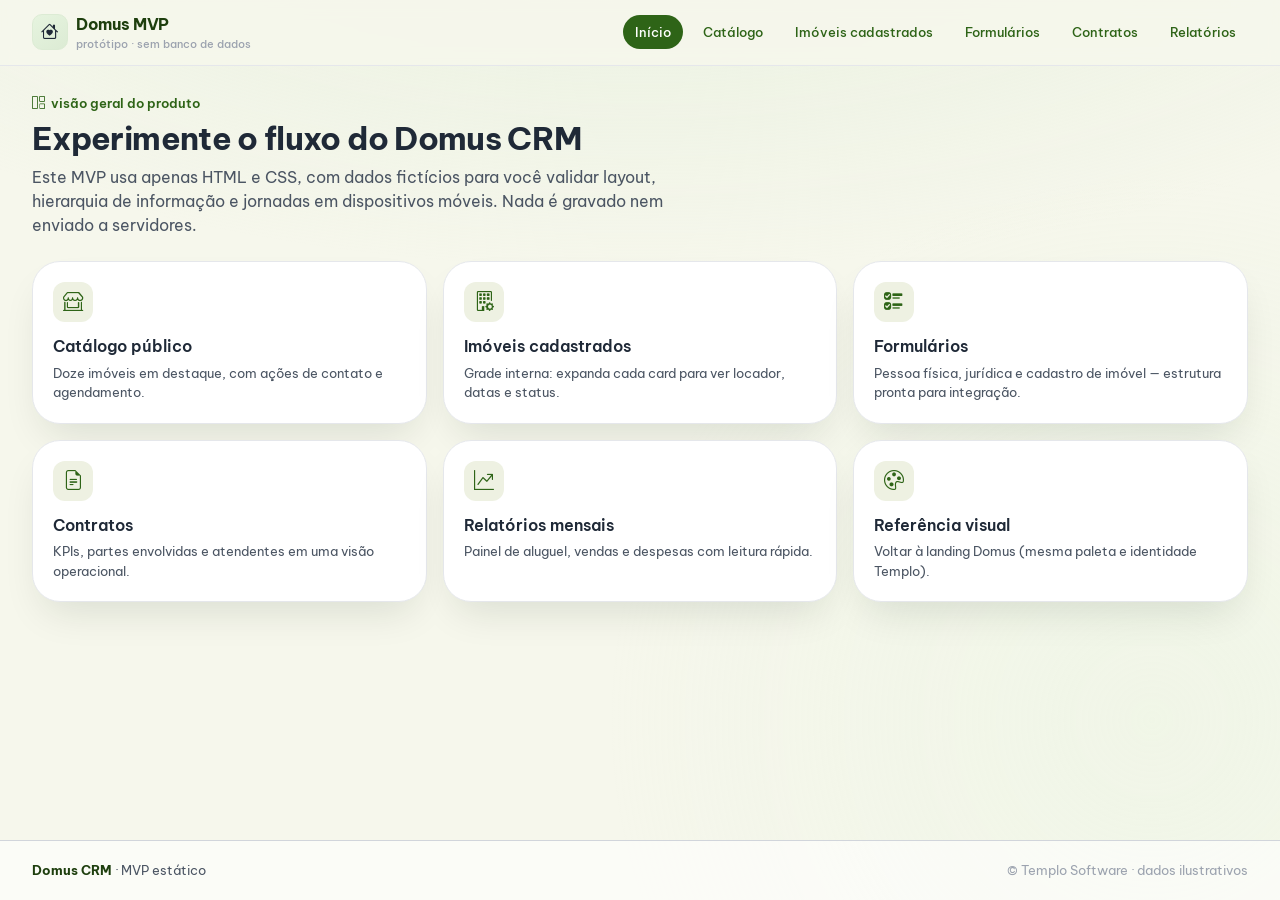
==== mvp/index.html @ a7debdcd "add mvp" ====
<!DOCTYPE html>
<html lang="pt-BR">
<head>
  <meta charset="UTF-8">
  <meta name="viewport" content="width=device-width, initial-scale=1.0">
  <title>Domus MVP · visão geral</title>
  <link rel="preconnect" href="https://fonts.googleapis.com">
  <link rel="preconnect" href="https://fonts.gstatic.com" crossorigin>
  <link href="https://fonts.googleapis.com/css2?family=Be+Vietnam+Pro:ital,wght@0,400;0,500;0,600;0,700;1,400&display=swap" rel="stylesheet">
  <link rel="stylesheet" href="https://cdn.jsdelivr.net/npm/bootstrap-icons@1.11.3/font/bootstrap-icons.min.css">
  <link rel="stylesheet" href="css/app.css">
</head>
<body>
  <a class="skip-link" href="#main">Ir para o conteúdo</a>
  <div class="app-wrap">
    <header class="site-header">
      <div class="container inner">
        <a class="brand" href="index.html">
          <span class="brand-mark" aria-hidden="true"><i class="bi bi-house-heart"></i></span>
          <span>
            <span class="brand-text">Domus MVP</span>
            <span class="brand-sub">protótipo · sem banco de dados</span>
          </span>
        </a>
        <input type="checkbox" id="nav-check" class="visually-hidden">
        <label class="nav-toggle" for="nav-check" aria-label="Abrir ou fechar menu de navegação">
          <i class="bi bi-list" style="font-size:1.35rem;"></i>
        </label>
        <nav class="main-nav" aria-label="Principal">
          <a href="index.html" aria-current="page">Início</a>
          <a href="catalogo.html">Catálogo</a>
          <a href="imoveis-cadastrados.html">Imóveis cadastrados</a>
          <a href="formularios.html">Formulários</a>
          <a href="contratos.html">Contratos</a>
          <a href="relatorios.html">Relatórios</a>
        </nav>
      </div>
    </header>

    <main id="main" class="container">
      <header class="page-head">
        <p class="eyebrow"><i class="bi bi-grid-1x2" aria-hidden="true"></i> visão geral do produto</p>
        <h1>Experimente o fluxo do Domus CRM</h1>
        <p class="lead">Este MVP usa apenas HTML e CSS, com dados fictícios para você validar layout, hierarquia de informação e jornadas em dispositivos móveis. Nada é gravado nem enviado a servidores.</p>
      </header>

      <section class="hub-grid" aria-label="Módulos do MVP">
        <a class="hub-card" href="catalogo.html">
          <span class="icon" aria-hidden="true"><i class="bi bi-shop-window"></i></span>
          <h2>Catálogo público</h2>
          <p class="card-meta">Doze imóveis em destaque, com ações de contato e agendamento.</p>
        </a>
        <a class="hub-card" href="imoveis-cadastrados.html">
          <span class="icon" aria-hidden="true"><i class="bi bi-building-gear"></i></span>
          <h2>Imóveis cadastrados</h2>
          <p class="card-meta">Grade interna: expanda cada card para ver locador, datas e status.</p>
        </a>
        <a class="hub-card" href="formularios.html">
          <span class="icon" aria-hidden="true"><i class="bi bi-ui-checks"></i></span>
          <h2>Formulários</h2>
          <p class="card-meta">Pessoa física, jurídica e cadastro de imóvel — estrutura pronta para integração.</p>
        </a>
        <a class="hub-card" href="contratos.html">
          <span class="icon" aria-hidden="true"><i class="bi bi-file-earmark-text"></i></span>
          <h2>Contratos</h2>
          <p class="card-meta">KPIs, partes envolvidas e atendentes em uma visão operacional.</p>
        </a>
        <a class="hub-card" href="relatorios.html">
          <span class="icon" aria-hidden="true"><i class="bi bi-graph-up-arrow"></i></span>
          <h2>Relatórios mensais</h2>
          <p class="card-meta">Painel de aluguel, vendas e despesas com leitura rápida.</p>
        </a>
        <a class="hub-card" href="../domus.html">
          <span class="icon" aria-hidden="true"><i class="bi bi-palette"></i></span>
          <h2>Referência visual</h2>
          <p class="card-meta">Voltar à landing Domus (mesma paleta e identidade Templo).</p>
        </a>
      </section>
    </main>

    <footer class="site-footer">
      <div class="container inner">
        <span><strong style="color:var(--green-darker);">Domus CRM</strong> · MVP estático</span>
        <span class="muted">© Templo Software · dados ilustrativos</span>
      </div>
    </footer>
  </div>
</body>
</html>
---- mvp/css/app.css ----
/* Domus MVP — design tokens alinhados a domus.html (Templo / Domus CRM) */
:root {
  --cream-bg: #f6f7ec;
  --white: #ffffff;
  --soft-mint: #eef1e2;
  --green-deep: #2e6417;
  --green-dark: #255012;
  --green-darker: #1e3f0e;
  --green-soft-bg: #dcebd4;
  --green-bright: #3f8a1f;
  --green-light-bg: #e6f4df;
  --gray-dark: #1f2937;
  --gray-medium: #4b5563;
  --gray-light: #9ca3af;
  --gray-border: #e5e7eb;
  --gray-border-strong: #d1d5db;
  --red-error: #dc2626;
  --amber-warning: #d97706;
  --blue-info: #2563eb;
  --radius-lg: 28px;
  --radius-md: 20px;
  --radius-sm: 12px;
  --radius-pill: 40px;
  --shadow-card: 0 20px 40px -12px rgba(0, 32, 0, 0.12);
  --shadow-hover: 0 24px 48px -14px rgba(30, 63, 14, 0.18);
  --font: "Be Vietnam Pro", system-ui, sans-serif;
  --container: min(1280px, 100% - 2rem);
  --header-h: 64px;
}

*,
*::before,
*::after {
  box-sizing: border-box;
}

html {
  scroll-behavior: smooth;
}

html.modal-open,
html.modal-open body {
  overflow: hidden;
}

body {
  margin: 0;
  font-family: var(--font);
  background-color: var(--cream-bg);
  color: var(--gray-dark);
  line-height: 1.5;
  -webkit-font-smoothing: antialiased;
  overflow-x: hidden;
}

/* fundo sutil sem JS */
body::before {
  content: "";
  position: fixed;
  inset: 0;
  pointer-events: none;
  z-index: 0;
  background:
    radial-gradient(ellipse 80% 50% at 50% -20%, rgba(220, 235, 212, 0.6), transparent),
    radial-gradient(circle at 90% 80%, rgba(230, 244, 223, 0.35), transparent 40%);
}

.skip-link {
  position: absolute;
  left: 1rem;
  top: -100px;
  z-index: 9999;
  padding: 0.5rem 1rem;
  background: var(--green-deep);
  color: var(--white);
  border-radius: var(--radius-sm);
  font-weight: 600;
  text-decoration: none;
}
.skip-link:focus {
  top: 1rem;
  outline: 3px solid var(--green-bright);
  outline-offset: 2px;
}

.app-wrap {
  position: relative;
  z-index: 1;
  min-height: 100vh;
  display: flex;
  flex-direction: column;
}

.container {
  width: var(--container);
  margin-inline: auto;
  padding-inline: 1rem;
}

/* tipografia */
h1 {
  font-size: clamp(1.5rem, 5vw, 2rem);
  font-weight: 700;
  color: var(--gray-dark);
  letter-spacing: -0.02em;
  line-height: 1.2;
  margin: 0 0 0.5rem;
}

h2 {
  font-size: clamp(1.15rem, 3.5vw, 1.35rem);
  font-weight: 600;
  color: var(--gray-dark);
  margin: 0 0 0.35rem;
}

h3 {
  font-size: 1rem;
  font-weight: 600;
  color: var(--green-deep);
  margin: 0 0 0.25rem;
}

p {
  margin: 0 0 1rem;
  font-size: 0.9375rem;
  color: var(--gray-medium);
}

.lead {
  font-size: 1rem;
  color: var(--gray-medium);
  max-width: 42rem;
}

.muted {
  color: var(--gray-light);
  font-size: 0.8125rem;
}

/* header / nav */
.site-header {
  position: sticky;
  top: 0;
  z-index: 100;
  background: rgba(246, 247, 236, 0.92);
  backdrop-filter: blur(8px);
  border-bottom: 1px solid var(--gray-border);
  min-height: var(--header-h);
}

.site-header .inner {
  display: flex;
  align-items: center;
  justify-content: space-between;
  gap: 0.75rem;
  flex-wrap: wrap;
  padding-block: 0.75rem;
}

.brand {
  display: flex;
  align-items: center;
  gap: 0.5rem;
  text-decoration: none;
  color: inherit;
}
.brand-mark {
  width: 2.25rem;
  height: 2.25rem;
  border-radius: 10px;
  background: linear-gradient(145deg, var(--green-light-bg), var(--green-soft-bg));
  border: 1px solid var(--green-soft-bg);
  display: grid;
  place-items: center;
  font-size: 1.1rem;
}
.brand-text {
  font-weight: 700;
  font-size: 1rem;
  color: var(--green-darker);
  letter-spacing: -0.02em;
}
.brand-sub {
  display: block;
  font-size: 0.6875rem;
  font-weight: 500;
  color: var(--gray-light);
}

.nav-toggle {
  display: none;
  align-items: center;
  justify-content: center;
  width: 2.75rem;
  height: 2.75rem;
  border-radius: var(--radius-sm);
  border: 1px solid var(--gray-border-strong);
  background: var(--white);
  cursor: pointer;
  color: var(--green-deep);
}
.nav-toggle:focus-visible {
  outline: 2px solid var(--green-deep);
  outline-offset: 2px;
}

.main-nav {
  display: flex;
  flex-wrap: wrap;
  align-items: center;
  gap: 0.25rem 0.5rem;
}

.main-nav a {
  font-size: 0.8125rem;
  font-weight: 500;
  color: var(--green-deep);
  text-decoration: none;
  padding: 0.45rem 0.75rem;
  border-radius: 999px;
  transition: background 0.15s, color 0.15s;
  white-space: nowrap;
}
.main-nav a:hover {
  background: var(--soft-mint);
  color: var(--green-darker);
}
.main-nav a[aria-current="page"] {
  background: var(--green-deep);
  color: var(--white);
}

@media (max-width: 860px) {
  .nav-toggle {
    display: flex;
  }
  .main-nav {
    display: none;
    width: 100%;
    flex-direction: column;
    align-items: stretch;
    padding-bottom: 0.5rem;
  }
  .main-nav a {
    border-radius: var(--radius-sm);
  }
  #nav-check:checked ~ .main-nav {
    display: flex;
  }
}

/* main */
main {
  flex: 1;
  padding-block: 1.5rem 2.5rem;
}

.page-head {
  margin-bottom: 1.5rem;
}

.page-head .eyebrow {
  display: inline-flex;
  align-items: center;
  gap: 0.35rem;
  font-size: 0.8125rem;
  font-weight: 600;
  color: var(--green-deep);
  margin-bottom: 0.35rem;
}

/* botões */
.btn {
  display: inline-flex;
  align-items: center;
  justify-content: center;
  gap: 0.35rem;
  font-family: inherit;
  font-size: 0.875rem;
  font-weight: 600;
  padding: 0.625rem 1.25rem;
  border-radius: var(--radius-pill);
  border: none;
  cursor: pointer;
  text-decoration: none;
  line-height: 1.2;
  transition: background 0.2s, box-shadow 0.2s, color 0.2s;
  -webkit-tap-highlight-color: transparent;
}
.btn:focus-visible {
  outline: 2px solid var(--green-deep);
  outline-offset: 2px;
}

.btn-primary {
  background: var(--green-deep);
  color: var(--white);
  box-shadow: 0 4px 10px rgba(46, 100, 23, 0.2);
}
.btn-primary:hover {
  background: var(--green-dark);
  box-shadow: 0 8px 16px rgba(37, 80, 18, 0.25);
}

.btn-secondary {
  background: var(--white);
  color: var(--green-deep);
  border: 1px solid var(--green-deep);
  box-shadow: none;
}
.btn-secondary:hover {
  background: var(--green-light-bg);
}

.btn-ghost {
  background: transparent;
  color: var(--green-deep);
  border: 1px solid var(--gray-border-strong);
}
.btn-ghost:hover {
  background: var(--soft-mint);
}

.btn-group {
  display: flex;
  flex-wrap: wrap;
  gap: 0.5rem;
}

/* cards */
.card {
  background: rgba(255, 255, 255, 0.92);
  border: 1px solid var(--gray-border);
  border-radius: var(--radius-lg);
  padding: 1.125rem;
  box-shadow: var(--shadow-card);
  transition: box-shadow 0.2s, border-color 0.2s;
}
.card:hover {
  box-shadow: var(--shadow-hover);
  border-color: var(--green-soft-bg);
}

.card-title {
  font-size: 1rem;
  font-weight: 600;
  color: var(--gray-dark);
  margin: 0 0 0.25rem;
}

.card-meta {
  font-size: 0.8125rem;
  color: var(--gray-medium);
  margin: 0;
}

/* badges */
.badge {
  display: inline-flex;
  align-items: center;
  gap: 0.25rem;
  font-size: 0.6875rem;
  font-weight: 600;
  text-transform: uppercase;
  letter-spacing: 0.04em;
  padding: 0.2rem 0.5rem;
  border-radius: 999px;
  border: 1px solid transparent;
}
.badge-success {
  background: var(--green-light-bg);
  border-color: #bcddaf;
  color: var(--green-darker);
}
.badge-neutral {
  background: var(--soft-mint);
  border-color: var(--gray-border);
  color: var(--gray-dark);
}
.badge-warning {
  background: #fffbeb;
  border-color: #fcd34d;
  color: #92400e;
}
.badge-info {
  background: #eff6ff;
  border-color: #bfdbfe;
  color: #1e40af;
}

/* grids */
.grid-catalog {
  display: grid;
  gap: 1rem;
  grid-template-columns: 1fr;
}
@media (min-width: 560px) {
  .grid-catalog {
    grid-template-columns: repeat(2, 1fr);
  }
}
@media (min-width: 900px) {
  .grid-catalog {
    grid-template-columns: repeat(3, 1fr);
  }
}
@media (min-width: 1200px) {
  .grid-catalog {
    grid-template-columns: repeat(4, 1fr);
  }
}

.grid-kpi {
  display: grid;
  gap: 1rem;
  grid-template-columns: repeat(auto-fit, minmax(140px, 1fr));
  margin-bottom: 1.5rem;
}

.kpi-card {
  background: var(--white);
  border: 1px solid var(--gray-border);
  border-radius: var(--radius-md);
  padding: 1rem;
  box-shadow: 0 8px 24px -8px rgba(30, 63, 14, 0.08);
}
.kpi-value {
  font-size: 1.5rem;
  font-weight: 700;
  color: var(--green-deep);
  line-height: 1.1;
}
.kpi-label {
  font-size: 0.75rem;
  font-weight: 500;
  color: var(--gray-medium);
  margin-top: 0.25rem;
}

/* property card catalog */
.prop-thumb {
  aspect-ratio: 4 / 3;
  border-radius: var(--radius-md);
  background: linear-gradient(135deg, var(--soft-mint), var(--green-soft-bg));
  display: grid;
  place-items: center;
  color: var(--green-deep);
  font-size: 2rem;
  margin-bottom: 0.75rem;
  border: 1px solid var(--green-soft-bg);
}

.prop-photo {
  width: 100%;
  height: 100%;
  object-fit: cover;
  border-radius: inherit;
  display: block;
}

.card-click {
  display: block;
  width: 100%;
  text-align: left;
  background: transparent;
  border: 0;
  padding: 0;
  color: inherit;
  font: inherit;
  cursor: pointer;
}
.card-click:focus-visible {
  outline: 2px solid var(--green-deep);
  outline-offset: 4px;
  border-radius: var(--radius-lg);
}

.prop-features {
  list-style: none;
  margin: 0 0 0.75rem;
  padding: 0;
  display: flex;
  flex-wrap: wrap;
  gap: 0.35rem;
}
.prop-features li {
  font-size: 0.75rem;
  padding: 0.2rem 0.5rem;
  background: var(--soft-mint);
  border-radius: 999px;
  color: var(--gray-dark);
}

.prop-address {
  font-size: 0.8125rem;
  color: var(--gray-medium);
  margin: 0 0 0.35rem;
  display: flex;
  align-items: flex-start;
  gap: 0.35rem;
}
.prop-area {
  font-size: 0.875rem;
  font-weight: 600;
  color: var(--green-darker);
  margin: 0 0 0.75rem;
}

/* registered — details */
details.reg-card {
  border-radius: var(--radius-lg);
  border: 1px solid var(--gray-border);
  background: var(--white);
  box-shadow: var(--shadow-card);
  overflow: hidden;
}

details.reg-card .reg-top {
  display: grid;
  grid-template-columns: 84px 1fr;
  gap: 0.75rem;
  align-items: center;
}

.thumb-sm {
  width: 84px;
  height: 64px;
  border-radius: 14px;
  overflow: hidden;
  border: 1px solid var(--gray-border);
  background: linear-gradient(135deg, var(--soft-mint), var(--green-soft-bg));
}
.thumb-sm img {
  width: 100%;
  height: 100%;
  object-fit: cover;
  display: block;
}
details.reg-card summary {
  list-style: none;
  cursor: pointer;
  padding: 1rem 1.125rem;
  display: flex;
  flex-wrap: wrap;
  align-items: center;
  justify-content: space-between;
  gap: 0.5rem;
  font-weight: 600;
  color: var(--gray-dark);
}
details.reg-card summary::-webkit-details-marker {
  display: none;
}
details.reg-card summary::after {
  content: "＋";
  font-size: 1.1rem;
  color: var(--green-deep);
  font-weight: 400;
}
details.reg-card[open] summary::after {
  content: "−";
}
details.reg-card summary:hover {
  background: var(--soft-mint);
}
details.reg-card .reg-body {
  padding: 0 1.125rem 1.125rem;
  border-top: 1px solid var(--gray-border);
}
.reg-dl {
  display: grid;
  gap: 0.5rem;
  margin: 0;
}
.reg-dl > div {
  display: grid;
  grid-template-columns: auto 1fr;
  gap: 0.5rem 1rem;
  font-size: 0.875rem;
}
.reg-dl dt {
  margin: 0;
  font-weight: 600;
  color: var(--gray-light);
}
.reg-dl dd {
  margin: 0;
  color: var(--gray-dark);
}

.grid-registered {
  display: grid;
  gap: 0.75rem;
  grid-template-columns: 1fr;
}
@media (min-width: 640px) {
  .grid-registered {
    grid-template-columns: repeat(2, 1fr);
  }
}
@media (min-width: 1024px) {
  .grid-registered {
    grid-template-columns: repeat(3, 1fr);
  }
}

/* filtros (imóveis cadastrados) */
.filters {
  display: flex;
  gap: 0.5rem;
  flex-wrap: wrap;
  margin-bottom: 1rem;
}
.filters .btn {
  padding: 0.5rem 0.9rem;
}
.filters .btn[aria-pressed="true"] {
  background: var(--green-deep);
  color: var(--white);
  border-color: transparent;
}

/* formulários */
.form-section {
  margin-bottom: 2.5rem;
  scroll-margin-top: calc(var(--header-h) + 1rem);
}
.form-section h2 {
  padding-bottom: 0.5rem;
  border-bottom: 2px solid var(--green-soft-bg);
  margin-bottom: 1rem;
}

.form-grid {
  display: grid;
  gap: 1rem;
  grid-template-columns: 1fr;
}
@media (min-width: 640px) {
  .form-grid.cols-2 {
    grid-template-columns: repeat(2, 1fr);
  }
}

.field {
  display: flex;
  flex-direction: column;
  gap: 0.35rem;
}
.field label,
.field legend {
  font-size: 0.8125rem;
  font-weight: 600;
  color: var(--gray-dark);
}
.field input,
.field select,
.field textarea {
  font-family: inherit;
  font-size: 0.9375rem;
  padding: 0.6rem 0.75rem;
  border-radius: var(--radius-sm);
  border: 1px solid var(--gray-border-strong);
  background: var(--white);
  color: var(--gray-dark);
}
.field input:focus-visible,
.field select:focus-visible,
.field textarea:focus-visible {
  outline: 2px solid var(--green-deep);
  outline-offset: 1px;
  border-color: var(--green-deep);
}
.field small {
  font-size: 0.75rem;
  color: var(--gray-light);
}

fieldset.field {
  border: 1px solid var(--gray-border);
  border-radius: var(--radius-md);
  padding: 1rem;
  margin: 0;
}
fieldset.field legend {
  padding: 0 0.35rem;
}

.radio-row {
  display: flex;
  flex-wrap: wrap;
  gap: 1rem;
}
.radio-row label {
  font-weight: 500;
  display: flex;
  align-items: center;
  gap: 0.35rem;
  cursor: pointer;
}

/* contratos table */
.table-wrap {
  overflow-x: auto;
  border-radius: var(--radius-lg);
  border: 1px solid var(--gray-border);
  background: var(--white);
  box-shadow: var(--shadow-card);
}
table.data {
  width: 100%;
  border-collapse: collapse;
  font-size: 0.8125rem;
}
table.data th,
table.data td {
  padding: 0.65rem 0.85rem;
  text-align: left;
  border-bottom: 1px solid var(--gray-border);
}
table.data th {
  background: var(--soft-mint);
  font-weight: 600;
  color: var(--green-darker);
  white-space: nowrap;
}
table.data tr:last-child td {
  border-bottom: none;
}
table.data tbody tr:hover {
  background: rgba(230, 244, 223, 0.35);
}

/* relatórios — barras CSS */
.bar-chart {
  display: flex;
  flex-direction: column;
  gap: 0.65rem;
  margin-top: 1rem;
}
.bar-row {
  display: grid;
  grid-template-columns: 5rem 1fr 3.5rem;
  align-items: center;
  gap: 0.5rem;
  font-size: 0.8125rem;
}
.bar-track {
  height: 0.65rem;
  border-radius: 999px;
  background: var(--soft-mint);
  overflow: hidden;
}
.bar-fill {
  height: 100%;
  border-radius: 999px;
  background: linear-gradient(90deg, var(--green-deep), var(--green-bright));
}
.bar-pct {
  text-align: right;
  font-weight: 600;
  color: var(--green-deep);
}

.split-panels {
  display: grid;
  gap: 1rem;
  grid-template-columns: 1fr;
}
@media (min-width: 900px) {
  .split-panels {
    grid-template-columns: 1fr 1fr;
  }
}

/* gráficos: pizza (conic-gradient) + funil */
.chart-grid {
  display: grid;
  gap: 1rem;
  grid-template-columns: 1fr;
}
@media (min-width: 900px) {
  .chart-grid {
    grid-template-columns: 1fr 1fr;
  }
}

.pie-wrap {
  display: grid;
  grid-template-columns: 140px 1fr;
  gap: 1rem;
  align-items: center;
}
.pie {
  width: 140px;
  height: 140px;
  border-radius: 50%;
  background: conic-gradient(var(--pie1) 0 var(--p1), var(--pie2) var(--p1) var(--p2), var(--pie3) var(--p2) 100%);
  border: 1px solid var(--gray-border);
  box-shadow: 0 10px 26px -14px rgba(0,0,0,0.25);
  position: relative;
}
.pie::after {
  content: "";
  position: absolute;
  inset: 18px;
  border-radius: 50%;
  background: rgba(255,255,255,0.9);
  border: 1px solid var(--gray-border);
}
.legend {
  list-style: none;
  margin: 0;
  padding: 0;
  display: grid;
  gap: 0.5rem;
  font-size: 0.875rem;
  color: var(--gray-medium);
}
.legend li {
  display: flex;
  justify-content: space-between;
  gap: 0.75rem;
  align-items: center;
}
.dot {
  width: 10px;
  height: 10px;
  border-radius: 999px;
  display: inline-block;
  margin-right: 0.5rem;
}
.legend .name {
  display: inline-flex;
  align-items: center;
  color: var(--gray-dark);
  font-weight: 600;
}

.funnel {
  display: grid;
  gap: 0.65rem;
  margin-top: 0.75rem;
}
.funnel-step {
  border-radius: 16px;
  background: var(--soft-mint);
  border: 1px solid var(--gray-border);
  overflow: hidden;
}
.funnel-bar {
  height: 44px;
  display: grid;
  align-items: center;
  padding: 0 0.85rem;
  color: var(--white);
  font-weight: 700;
  background: linear-gradient(90deg, var(--green-deep), var(--green-bright));
  width: var(--w, 100%);
}
.funnel-meta {
  display: flex;
  justify-content: space-between;
  gap: 0.75rem;
  padding: 0.65rem 0.85rem;
  font-size: 0.8125rem;
  color: var(--gray-medium);
  background: rgba(255,255,255,0.75);
}
.funnel-meta strong {
  color: var(--gray-dark);
}

/* modal */
.modal {
  position: fixed;
  inset: 0;
  background: rgba(31, 41, 55, 0.55);
  backdrop-filter: blur(8px);
  display: none;
  align-items: center;
  justify-content: center;
  padding: 1rem;
  z-index: 1000;
}
.modal.is-open {
  display: flex;
}
.modal-panel {
  width: min(980px, 100%);
  max-height: min(86vh, 860px);
  overflow: auto;
  border-radius: 32px;
  background: rgba(255, 255, 255, 0.92);
  border: 1px solid var(--gray-border);
  box-shadow: 0 30px 70px -30px rgba(0, 0, 0, 0.4);
}
.modal-head {
  position: sticky;
  top: 0;
  background: rgba(246, 247, 236, 0.92);
  border-bottom: 1px solid var(--gray-border);
  padding: 1rem 1.125rem;
  display: flex;
  justify-content: space-between;
  gap: 0.75rem;
  align-items: flex-start;
}
.modal-title {
  margin: 0;
  font-size: 1.05rem;
  font-weight: 800;
  color: var(--gray-dark);
}
.modal-sub {
  margin: 0.15rem 0 0;
  color: var(--gray-medium);
  font-size: 0.875rem;
}
.icon-btn {
  width: 2.75rem;
  height: 2.75rem;
  border-radius: 14px;
  border: 1px solid var(--gray-border-strong);
  background: var(--white);
  cursor: pointer;
  color: var(--green-deep);
  display: grid;
  place-items: center;
  flex-shrink: 0;
}
.icon-btn:focus-visible {
  outline: 2px solid var(--green-deep);
  outline-offset: 2px;
}
.modal-body {
  padding: 1rem 1.125rem 1.25rem;
}
.modal-grid {
  display: grid;
  gap: 1rem;
  grid-template-columns: 1fr;
}
@media (min-width: 900px) {
  .modal-grid {
    grid-template-columns: 1.05fr 0.95fr;
  }
}
.modal-hero {
  border-radius: 24px;
  overflow: hidden;
  border: 1px solid var(--gray-border);
  background: linear-gradient(135deg, var(--soft-mint), var(--green-soft-bg));
  aspect-ratio: 16 / 10;
}
.modal-hero img {
  width: 100%;
  height: 100%;
  object-fit: cover;
  display: block;
}
.modal-kv {
  display: grid;
  gap: 0.5rem;
  margin: 0;
}
.modal-kv > div {
  display: grid;
  grid-template-columns: 120px 1fr;
  gap: 0.65rem;
  align-items: baseline;
  font-size: 0.875rem;
}
.modal-kv dt {
  color: var(--gray-light);
  font-weight: 700;
}
.modal-kv dd {
  margin: 0;
  color: var(--gray-dark);
  font-weight: 600;
}
.map-frame {
  width: 100%;
  border: 1px solid var(--gray-border);
  border-radius: 24px;
  overflow: hidden;
  background: var(--white);
  aspect-ratio: 16 / 10;
}
.map-frame iframe {
  width: 100%;
  height: 100%;
  border: 0;
}

/* timeline (contratos) */
.timeline {
  list-style: none;
  margin: 0.75rem 0 0;
  padding: 0;
  display: grid;
  gap: 0.75rem;
}
.tl-row {
  display: flex;
  justify-content: space-between;
  gap: 0.75rem;
  align-items: baseline;
  font-size: 0.875rem;
}
.tl-name {
  font-weight: 700;
  color: var(--gray-dark);
}
.tl-days {
  font-weight: 800;
  color: var(--green-deep);
}
.tl-track {
  height: 0.6rem;
  border-radius: 999px;
  background: var(--soft-mint);
  overflow: hidden;
  border: 1px solid var(--gray-border);
  margin-top: 0.35rem;
}
.tl-fill {
  height: 100%;
  background: linear-gradient(90deg, var(--green-deep), var(--green-bright));
  border-radius: 999px;
}

/* hub cards */
.hub-grid {
  display: grid;
  gap: 1rem;
  grid-template-columns: 1fr;
}
@media (min-width: 560px) {
  .hub-grid {
    grid-template-columns: repeat(2, 1fr);
  }
}
@media (min-width: 900px) {
  .hub-grid {
    grid-template-columns: repeat(3, 1fr);
  }
}

.hub-card {
  text-decoration: none;
  color: inherit;
  display: block;
  border-radius: var(--radius-lg);
  padding: 1.25rem;
  background: var(--white);
  border: 1px solid var(--gray-border);
  box-shadow: var(--shadow-card);
  transition: transform 0.15s, box-shadow 0.15s;
}
.hub-card:hover {
  transform: translateY(-2px);
  box-shadow: var(--shadow-hover);
  border-color: var(--green-soft-bg);
}
.hub-card .icon {
  width: 2.5rem;
  height: 2.5rem;
  border-radius: 12px;
  background: var(--soft-mint);
  display: grid;
  place-items: center;
  color: var(--green-deep);
  font-size: 1.25rem;
  margin-bottom: 0.75rem;
}
.hub-card h2 {
  font-size: 1rem;
  margin-bottom: 0.35rem;
}

/* footer */
.site-footer {
  margin-top: auto;
  border-top: 1px solid var(--gray-border-strong);
  padding: 1.25rem 0;
  background: rgba(255, 255, 255, 0.6);
}
.site-footer .inner {
  display: flex;
  flex-direction: column;
  gap: 0.75rem;
  align-items: center;
  text-align: center;
  font-size: 0.8125rem;
  color: var(--gray-medium);
}
@media (min-width: 640px) {
  .site-footer .inner {
    flex-direction: row;
    justify-content: space-between;
    text-align: left;
  }
}

.visually-hidden {
  position: absolute;
  width: 1px;
  height: 1px;
  padding: 0;
  margin: -1px;
  overflow: hidden;
  clip: rect(0, 0, 0, 0);
  white-space: nowrap;
  border: 0;
}
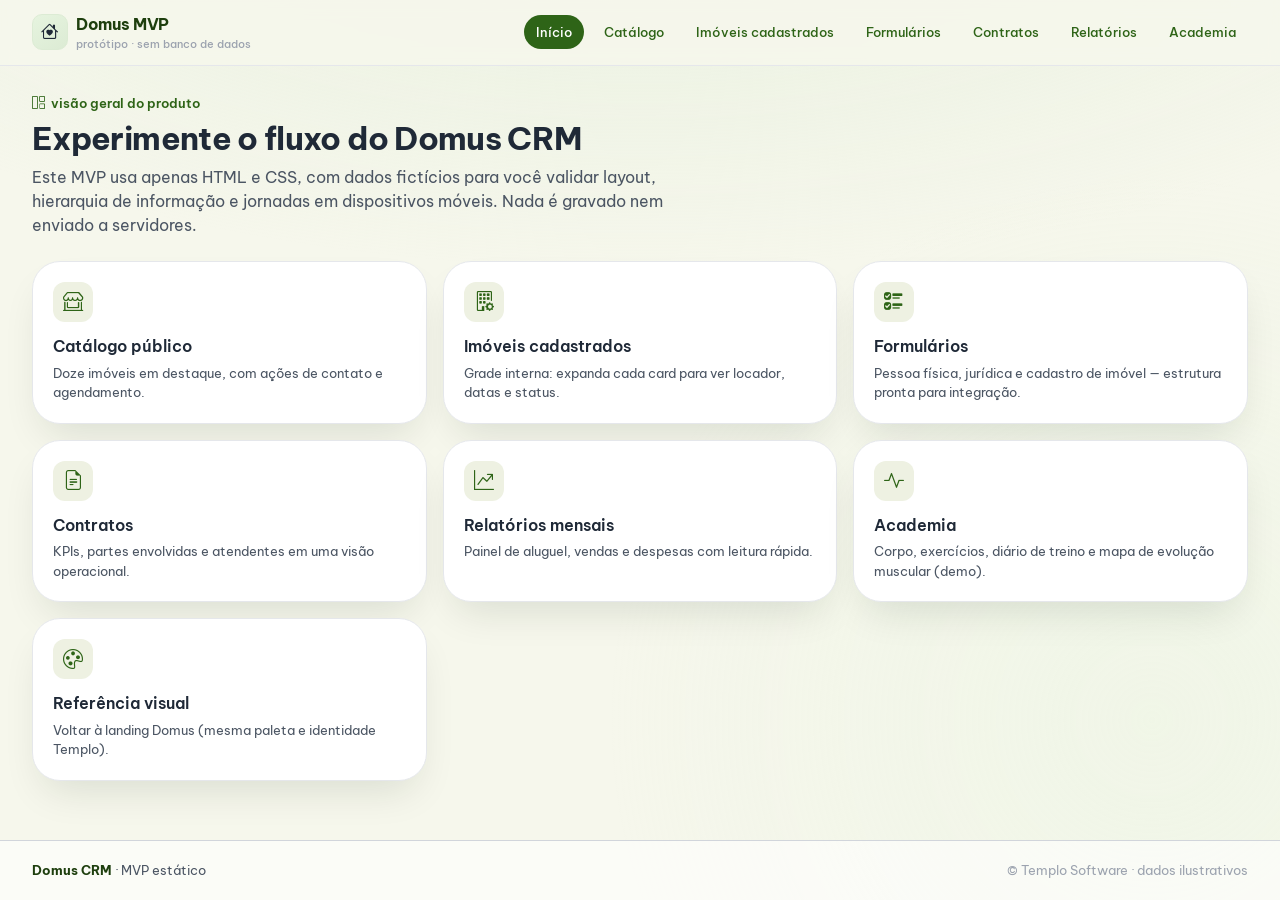
==== commit ca194298: "add" ====
--- a/mvp/index.html
+++ b/mvp/index.html
@@ -33,6 +33,7 @@
           <a href="formularios.html">Formulários</a>
           <a href="contratos.html">Contratos</a>
           <a href="relatorios.html">Relatórios</a>
+          <a href="academia.html">Academia</a>
         </nav>
       </div>
     </header>
@@ -70,6 +71,11 @@
           <h2>Relatórios mensais</h2>
           <p class="card-meta">Painel de aluguel, vendas e despesas com leitura rápida.</p>
         </a>
+        <a class="hub-card" href="academia.html">
+          <span class="icon" aria-hidden="true"><i class="bi bi-activity"></i></span>
+          <h2>Academia</h2>
+          <p class="card-meta">Corpo, exercícios, diário de treino e mapa de evolução muscular (demo).</p>
+        </a>
         <a class="hub-card" href="../domus.html">
           <span class="icon" aria-hidden="true"><i class="bi bi-palette"></i></span>
           <h2>Referência visual</h2>
